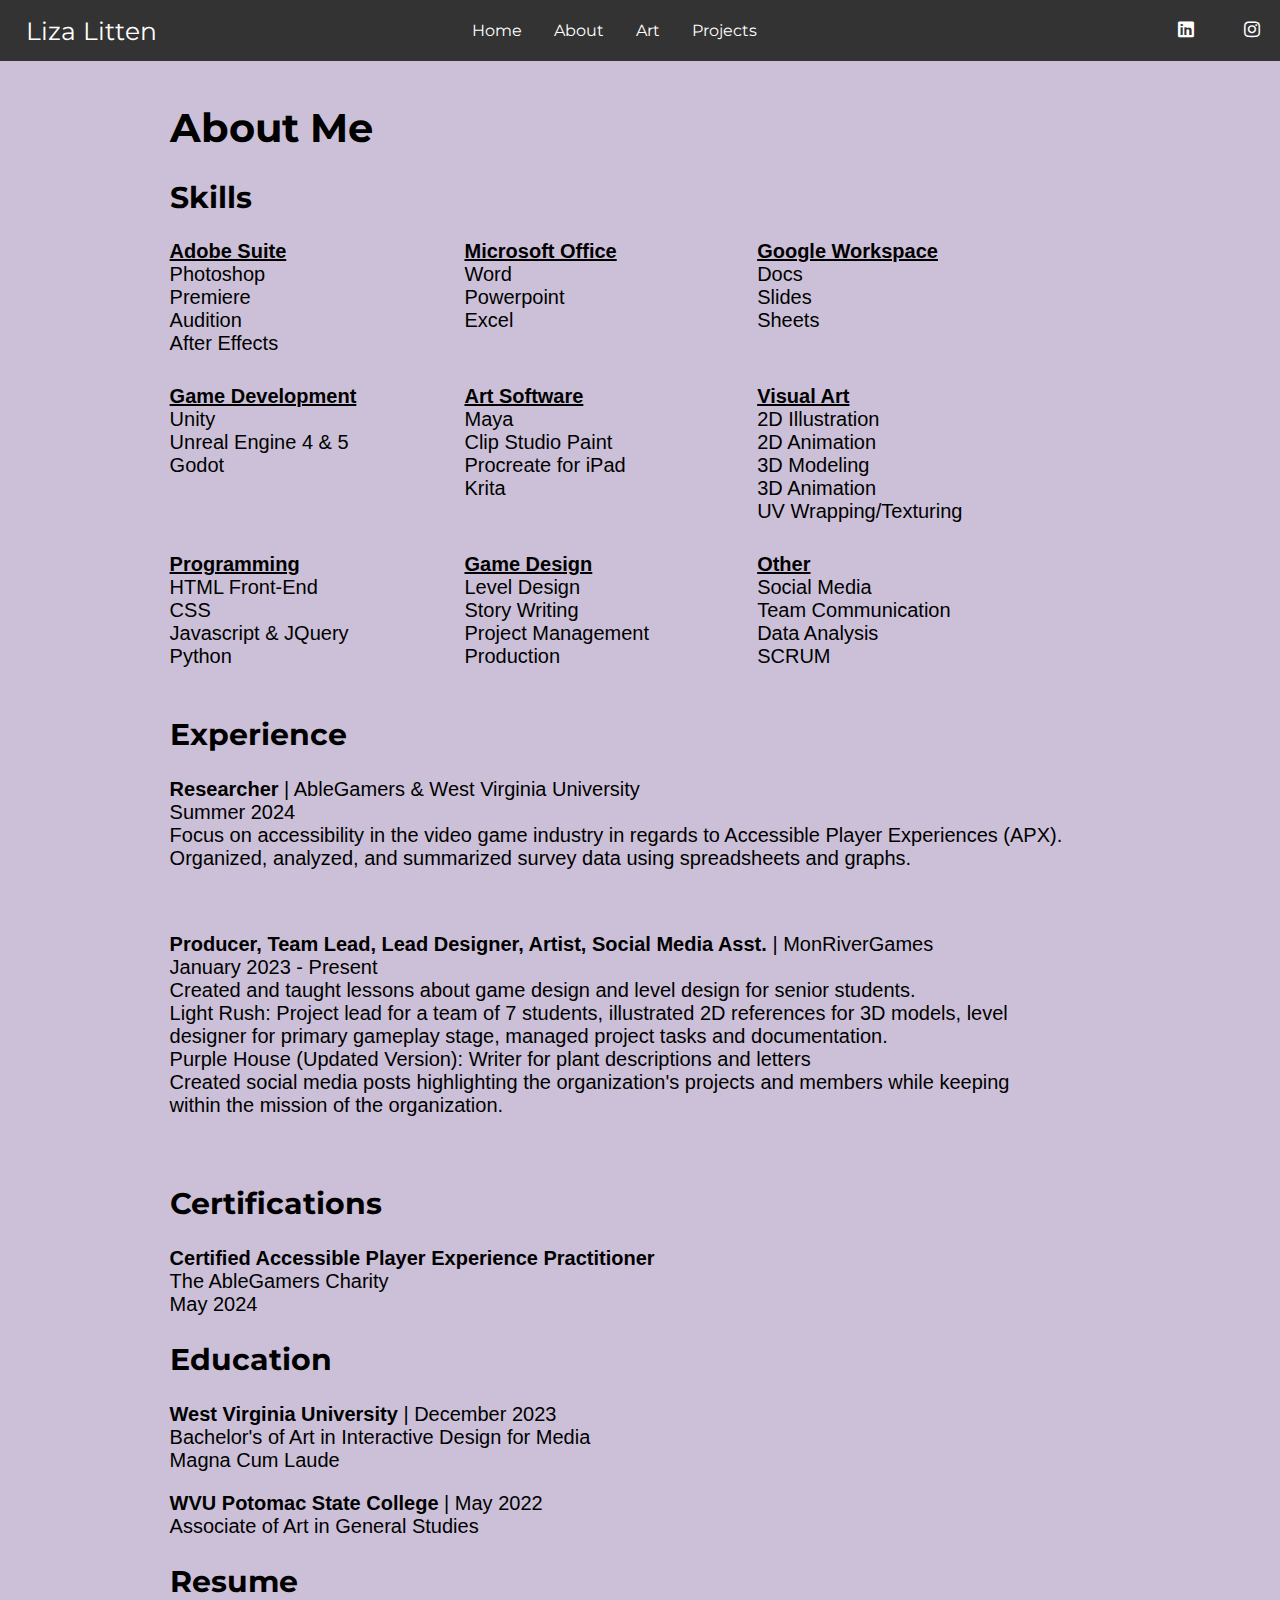
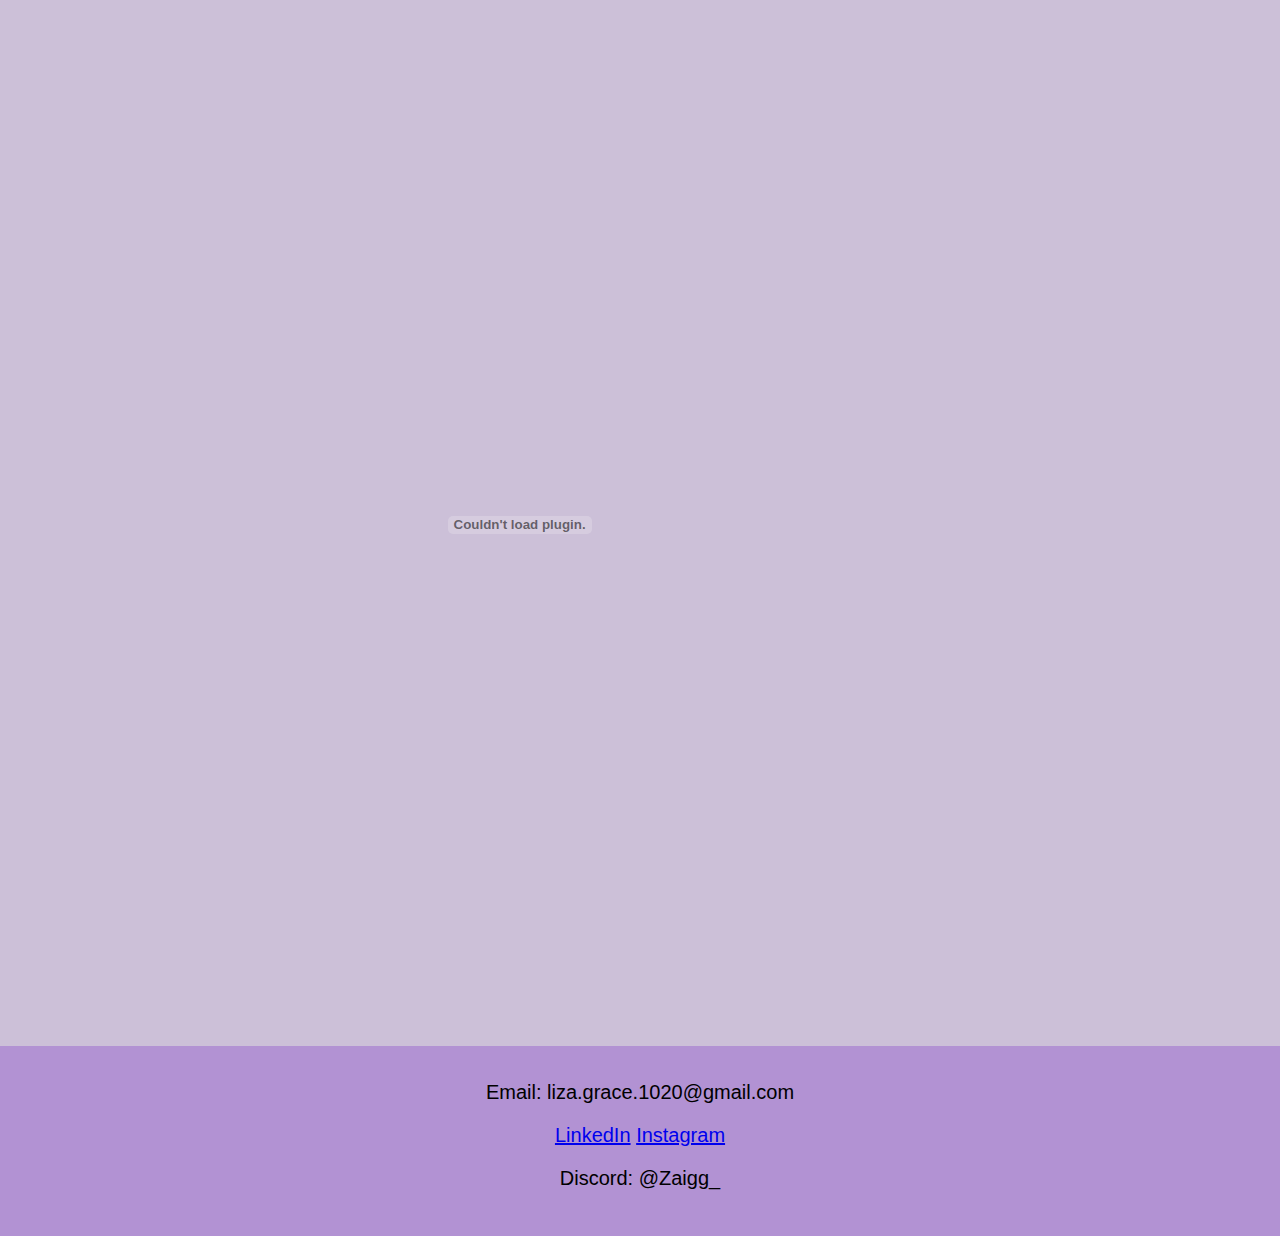
==== About.html @ 71a7d1bc "added dead memories project page" ====
<!DOCTYPE html>
<html lang="en">
<head>
    <meta charset="UTF-8">
    <meta name="viewport" content="width=device-width, initial-scale=1.0">
    <title>Liza Litten</title>
    <link rel="stylesheet" href="About.css"> <!-- Link to your CSS file -->
    <link rel="stylesheet" href="https://cdnjs.cloudflare.com/ajax/libs/font-awesome/5.15.4/css/all.min.css"> <!-- Font Awesome for icons -->
</head>
<body>

    <div class="navbar">
        <!-- Name top left -->
        <div class="navbar-left">
            <a href="index.html" class="navbar-name">Liza Litten</a> 
        </div>
        <div class="navbar-center">
            <a href="index.html">Home</a>
            <a href="About.html">About</a>
            <div class="dropdown">
                <a href="Art2D.html" class="dropbtn">Art</a>
                <div class="dropdown-content">
                    <a href="Art2D.html">2D Illustrations</a>
                    <a href="Art3D.html">3D Modelling</a>
                    <a href="ArtOther.html">Other</a>
                </div>
            </div>
            <a href="Projects.html">Projects</a>
        </div><!-- close navbar center -->

        <!-- social media links -->
        <div class="navbar-right">
            <a href="https://www.linkedin.com/in/liza-litten-56738219b/" target="_blank"><i class="fab fa-linkedin"></i></a>
            <a href="https://www.instagram.com/lzlart/" target="_blank"><i class="fab fa-instagram"></i></a>

        </div>
    </div><!-- close navbar -->

    <div class="content">
        <h1>About Me</h1>

        <h2>Skills</h2>
        <div class="grid-container">
            <div class="grid-item"><b><u>Adobe Suite</u></b><br>Photoshop<br>Premiere<br>Audition<br>After Effects</div>
            
            <div class="grid-item"><b><u>Microsoft Office</u></b><br>Word<br>Powerpoint<br>Excel</div>
            
            <div class="grid-item"><b><u>Google Workspace</u></b><br>Docs<br>Slides<br>Sheets</div>
            
            <div class="grid-item"><b><u>Game Development</b></u><br>Unity<br>Unreal Engine 4 & 5<br>Godot</div>
            
            <div class="grid-item"><b><u>Art Software</u></b><br>Maya<br>Clip Studio Paint<br>Procreate for iPad<br>Krita</div>
            
            <div class="grid-item"><b><u>Visual Art</u></b><br>2D Illustration<br>2D Animation<br>3D Modeling<br> 3D Animation<br>UV Wrapping/Texturing</div>
            
            <div class="grid-item"><b><u>Programming</u></b><br>HTML Front-End<br>CSS<br>Javascript & JQuery<br>Python</div>
            
            <div class="grid-item"><b><u>Game Design</u></b><br>Level Design<br>Story Writing<br>Project Management<br>Production</div>
            
            <div class="grid-item"><b><u>Other</u></b><br>Social Media<br>Team Communication<br>Data Analysis<br>SCRUM</div>
          </div> 
        <br>
        <h2>Experience</h2>
        <p><b>Researcher</b> | AbleGamers & West Virginia University<br>Summer 2024<br>Focus on accessibility in the video game industry in regards to Accessible Player Experiences (APX). Organized, analyzed, and summarized survey data using spreadsheets and graphs.</p>
        <br>
        <p><b>Producer, Team Lead, Lead Designer, Artist, Social Media Asst.</b> | MonRiverGames<br>January 2023 - Present<br>Created and taught lessons about game design and level design for senior students.<br>Light Rush: Project lead for a team of 7 students, illustrated 2D references for 3D models, level designer for primary gameplay stage, managed project tasks and documentation.<br>Purple House (Updated Version): Writer for plant descriptions and letters<br>Created social media posts highlighting the organization's projects and members while keeping within the mission of the organization.</p>
        <br>
        <h2>Certifications</h2>
        <p><b>Certified Accessible Player Experience Practitioner</b><br>The AbleGamers Charity<br>May 2024</p>

        <h2>Education</h2>
        <p><b>West Virginia University</b> | December 2023<br>Bachelor's of Art in Interactive Design for Media<br>Magna Cum Laude</p>
        <p><b>WVU Potomac State College</b> | May 2022<br>Associate of Art in General Studies</p>

        <h2>Resume</h2>
        <object
        type="application/pdf"
        data="LittenResume.pdf"
        width="700px"
        height="1000px"
        >  </object>




    </div><!-- close content -->

    <div class="footer">
        <p>Email: liza.grace.1020@gmail.com</p>
        <a href="https://www.linkedin.com/feed/">LinkedIn</a>
        <a href="https://www.instagram.com/lzlart/">Instagram</a>
        <p>Discord: @Zaigg_</p>

    </div><!-- close footer -->
</body>
</html>
---- About.css ----
@import url('https://fonts.googleapis.com/css2?family=Montserrat:ital,wght@0,100..900;1,100..900&display=swap');
.montserrat-regular {
    font-family: "Montserrat", sans-serif;
    font-optical-sizing: auto;
    font-weight: 500;
    font-style: normal;
  }
/* Basic CSS for the navigation bar */
body {
    margin: 0;
    background-color: #ccc0d8;
    font-family: Arial, Helvetica, sans-serif;

}

.navbar {
    overflow: visible; /* Ensure the navbar does not cut off the dropdown */
    background-color: #333;
    position: fixed;
    top: 0;
    width: 100%;
    display: flex;
    justify-content: space-between;
    align-items: center;
    padding: 0 10px;
    z-index: 1000; /* Ensuring the navbar is above other content */
}

.navbar-left {
    display: flex;
    align-items: center;
}

/* Name in top left */
.navbar-left .navbar-name {
    color: #ffffff;
    padding: 14px 16px;
    text-decoration: none;
    font-family: "Montserrat", sans-serif;    
    font-size: 25px;
}

.navbar-center {
    /* display: flex; */
    align-items: center;
    margin-left: -8%;
    font-family: "Montserrat", sans-serif;  

}

.navbar-center a,
.dropbtn {
    color: #ffffff;
    text-align: left;
    padding: 14px 14px;
    text-decoration: none;
    background-color: inherit;
    border: none;
    cursor: pointer;
    font: inherit;
    outline: none;
}

.navbar-center a:hover,
.dropbtn:hover {
    background-color: #b292d3;
    color: black;
}

.navbar-right {
    display: flex;
    align-items: center;
}

.navbar-right a {
    color: #ffffff;
    text-align: center;
    padding: 20px;
    margin-right: 10px;
    text-decoration: none;
    font-size: 18px;
}

.navbar-right a:hover {
    background-color: #b292d3;
    color: black;
}

/* Dropdown menu styles */
.dropdown {
    position: relative;
    display: inline-block;
}

.dropdown-content {
    display: none;
    position: absolute;
    top: calc(100% + 15px); /* Ensure the dropdown appears below the navbar */
    left: 0;
    background-color: #f9f9f9;
    min-width: 160px;
    box-shadow: 0px 8px 16px 0px rgba(0,0,0,0.2);
    z-index: 1001; /* Ensuring the dropdown is above other content */
}

.dropdown-content a {
    color: black;
    padding: 12px 16px;
    text-decoration: none;
    display: block;
    text-align: left;
}

.dropdown-content a:hover {
    background-color: #b292d3;
}

.dropdown:hover .dropdown-content {
    display: block;
}

.content {
    padding: 16px;
    margin-top: 60px; /* Add a top margin to avoid content overlay */
    z-index: 1; /* Ensuring the content is below the navbar */
    font-size: 20px;
    width: 70%;
    margin-left: 12%;
    /* text-align: center;     */
    /* background-color: #b292d3; */
}

h1 {
    font-family: "Montserrat", sans-serif;    


}

h2 {
    font-family: "Montserrat", sans-serif;    
    color: #000000;
    font-size: 30px;
    /* text-decoration: none; */
}

.grid-container{
    display: grid;
    column-gap: 5px;
    row-gap: 30px;
    grid-template-columns: auto auto auto;

}

.footer{
    font-family: "Monsterrat", sans-serif;
    background-color: #b292d3;
    padding-top: 15px;    
    text-align: center;
    height: 175px;
    font-size: 20px;
}
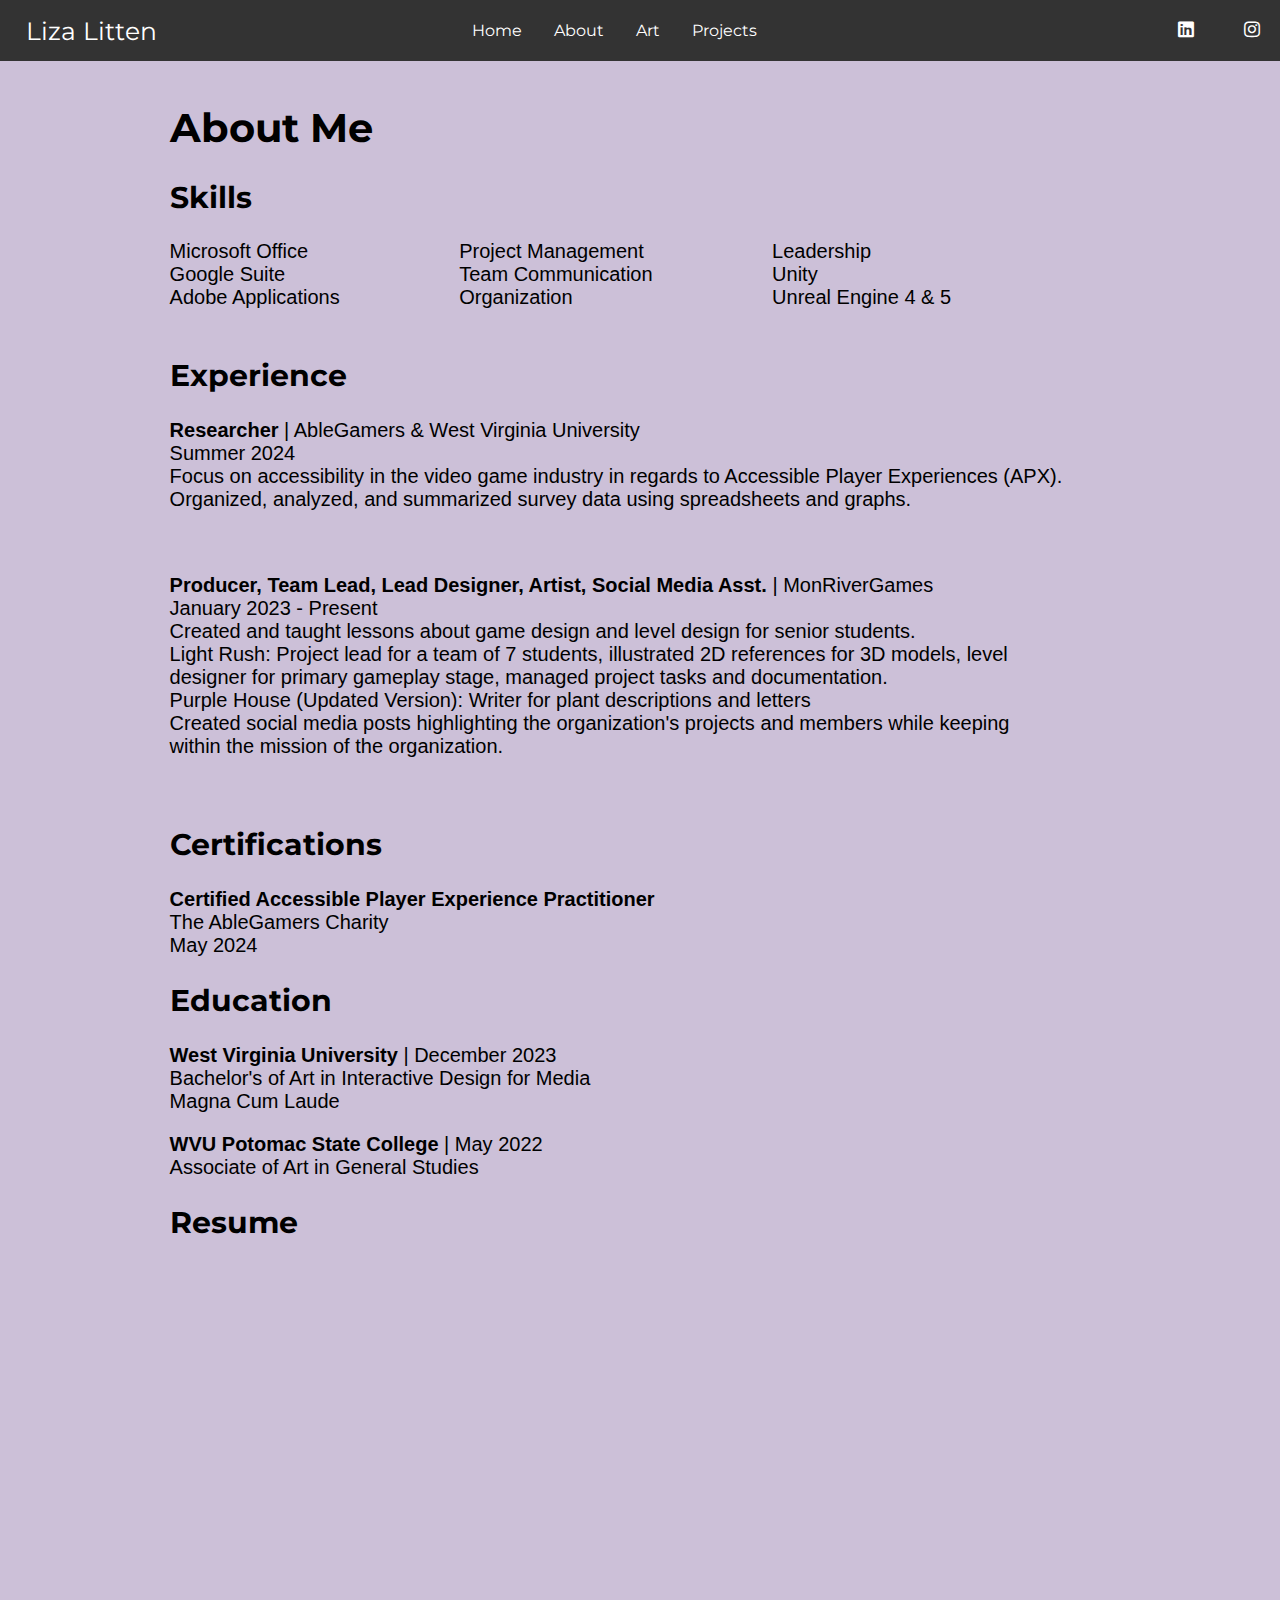
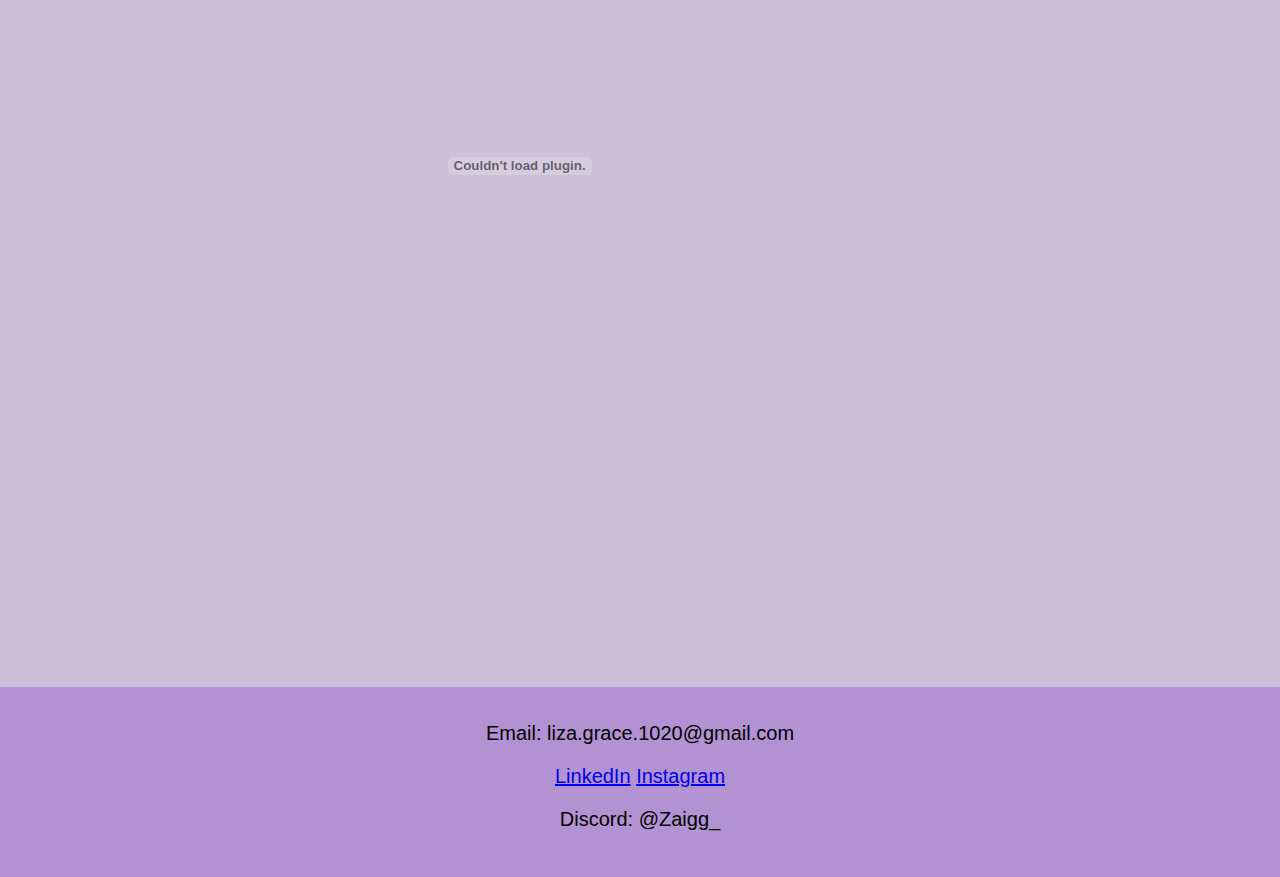
==== commit 14f4564e: "cut down skills section" ====
--- a/About.html
+++ b/About.html
@@ -41,7 +41,22 @@
 
         <h2>Skills</h2>
         <div class="grid-container">
-            <div class="grid-item"><b><u>Adobe Suite</u></b><br>Photoshop<br>Premiere<br>Audition<br>After Effects</div>
+            <div class="grid-item">
+                Microsoft Office<br>Google Suite<br>Adobe Applications
+            </div>
+            <div class="grid-item">
+                Project Management<br>Team Communication<br>Organization
+            </div>
+            <div class="grid-item">
+                Leadership<br>Unity<br>Unreal Engine 4 & 5
+            </div>
+
+
+
+
+
+
+            <!-- <div class="grid-item"><b><u>Adobe Suite</u></b><br>Photoshop<br>Premiere<br>Audition<br>After Effects</div>
             
             <div class="grid-item"><b><u>Microsoft Office</u></b><br>Word<br>Powerpoint<br>Excel</div>
             
@@ -57,7 +72,7 @@
             
             <div class="grid-item"><b><u>Game Design</u></b><br>Level Design<br>Story Writing<br>Project Management<br>Production</div>
             
-            <div class="grid-item"><b><u>Other</u></b><br>Social Media<br>Team Communication<br>Data Analysis<br>SCRUM</div>
+            <div class="grid-item"><b><u>Other</u></b><br>Social Media<br>Team Communication<br>Data Analysis<br>SCRUM</div> -->
           </div> 
         <br>
         <h2>Experience</h2>
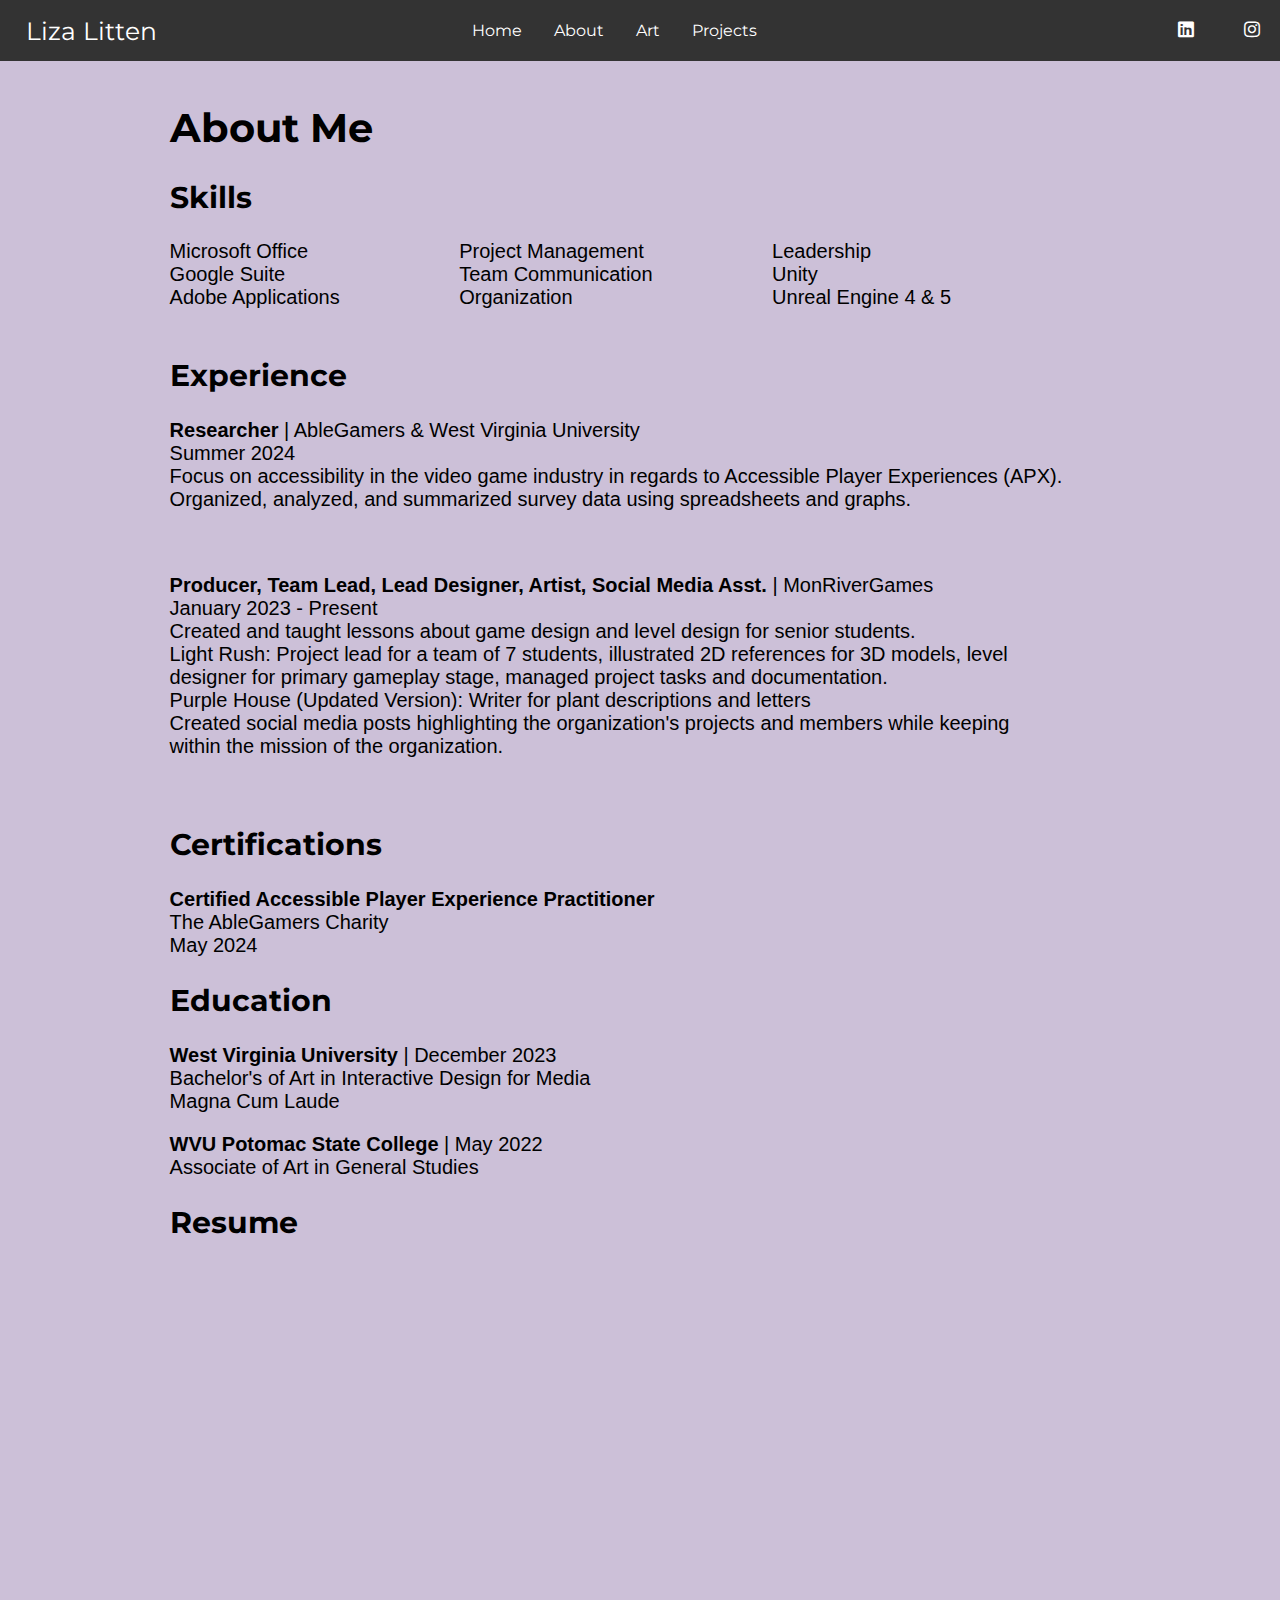
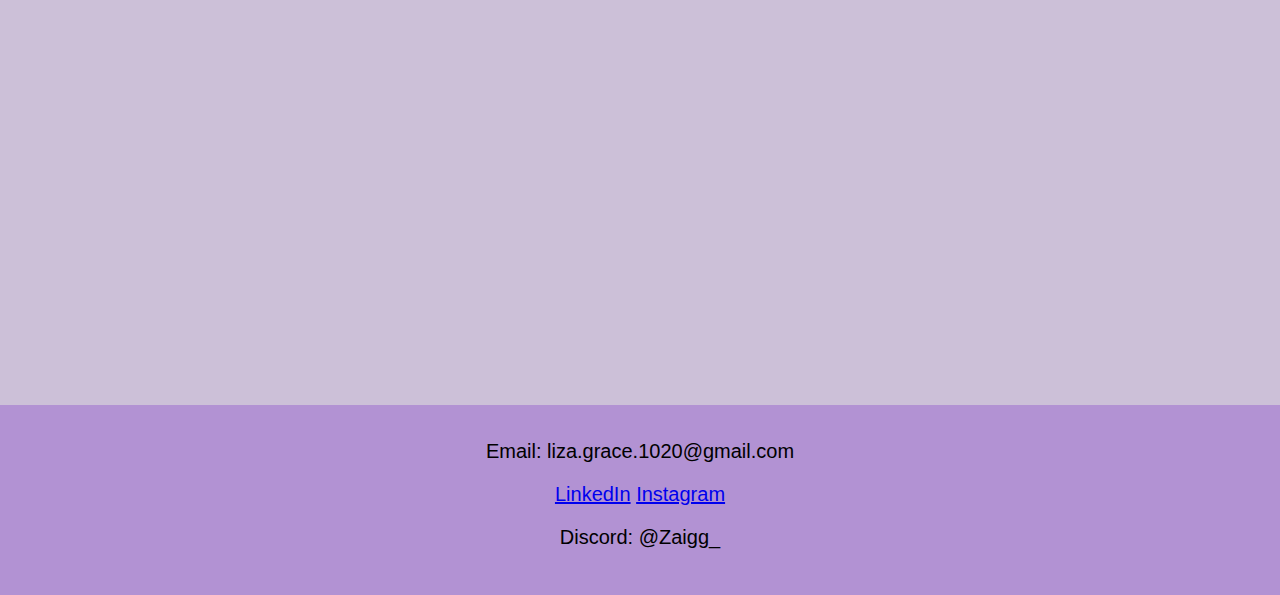
==== commit 7d2773a2: "google doc embed resume" ====
--- a/About.html
+++ b/About.html
@@ -88,13 +88,13 @@
         <p><b>WVU Potomac State College</b> | May 2022<br>Associate of Art in General Studies</p>
 
         <h2>Resume</h2>
-        <object
+        <!-- <object
         type="application/pdf"
         data="LittenResume.pdf"
         width="700px"
         height="1000px"
-        >  </object>
-
+        >  </object> -->
+        <iframe src="https://docs.google.com/document/d/1kXBiPE0vEdmObLJ6guWucCbO_l8OJxLfpAbUMTPJs5Y/edit?usp=sharing?embedded=true" width="1080" height="718" frameborder="0" marginheight="0" marginwidth="0">Loading…</iframe>
 
 
 
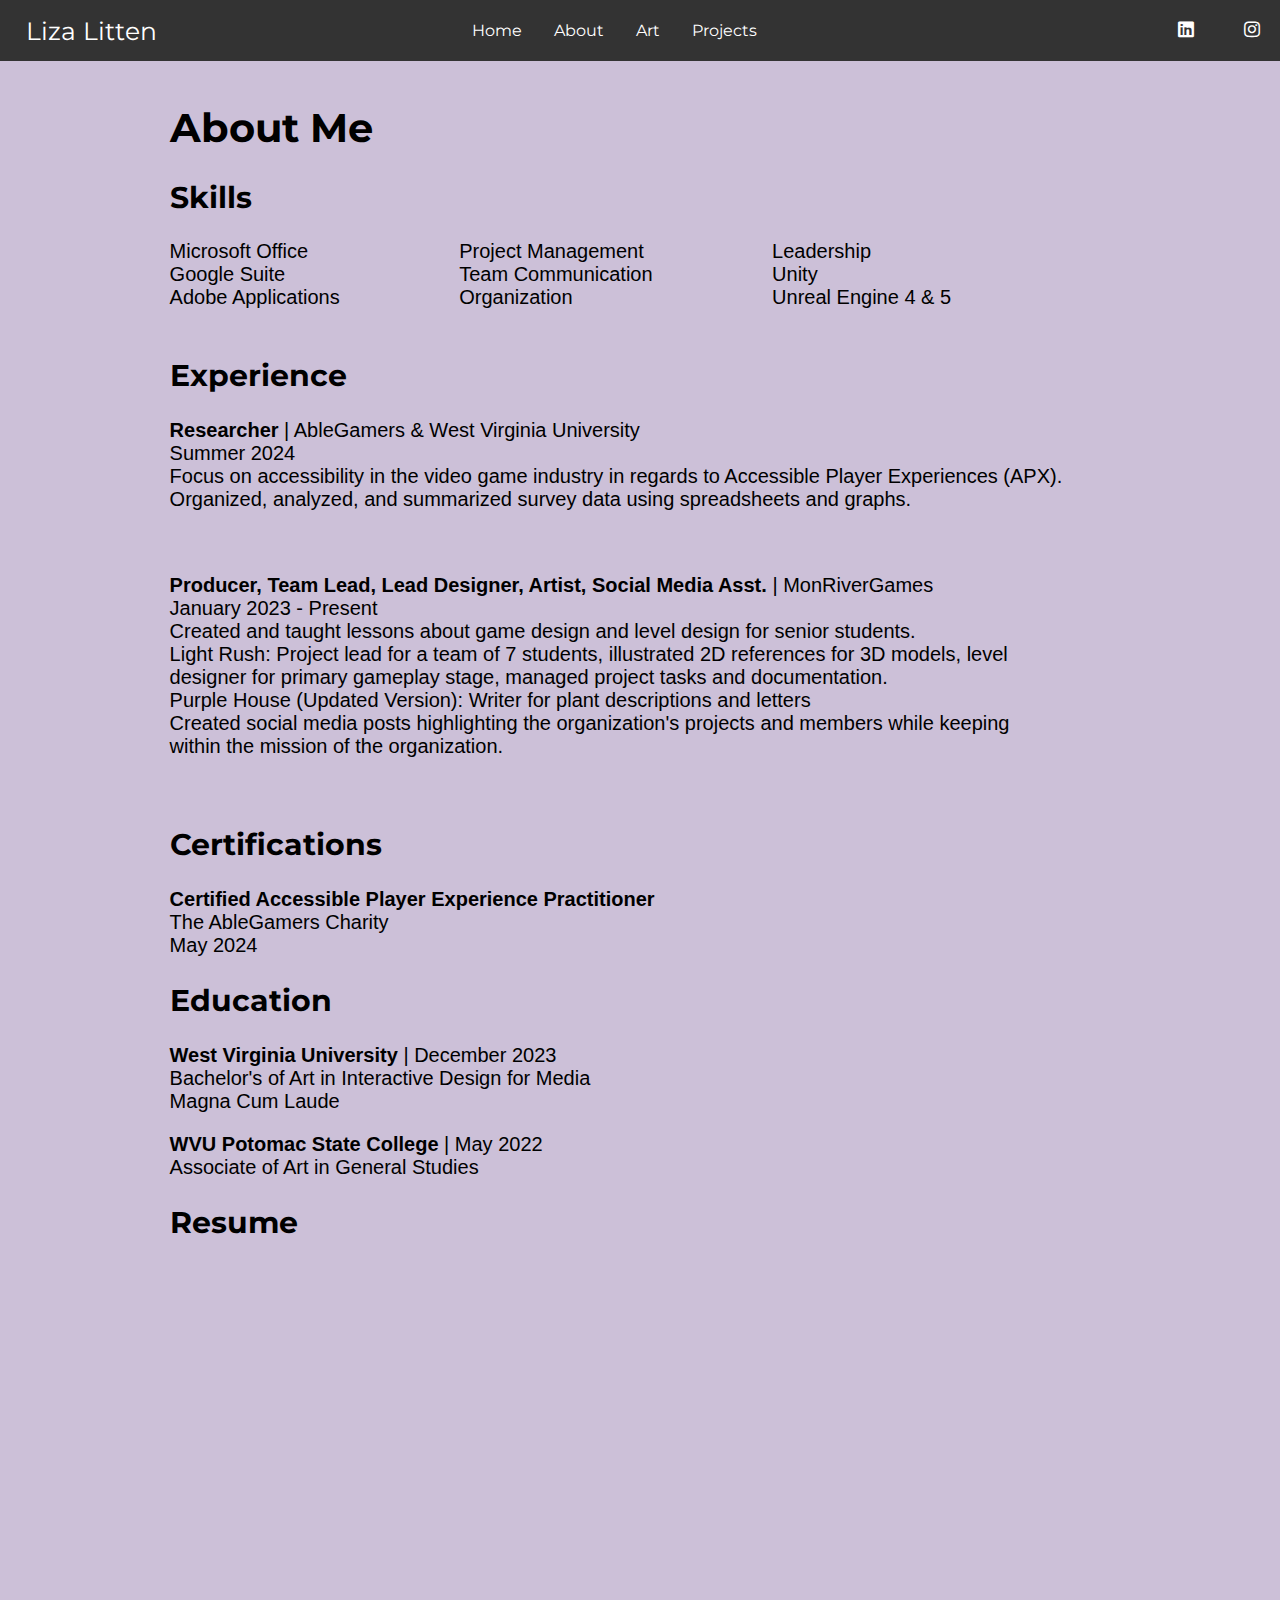
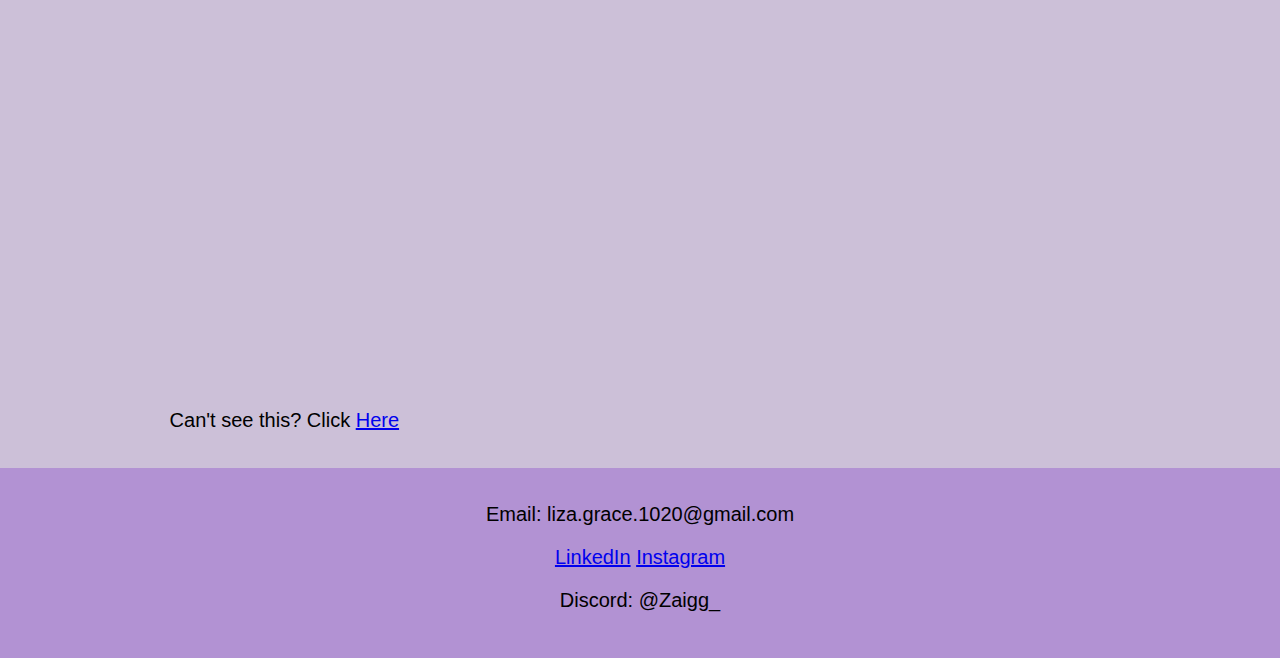
==== commit 86ffcd52: "link to google drive resume" ====
--- a/About.html
+++ b/About.html
@@ -95,6 +95,7 @@
         height="1000px"
         >  </object> -->
         <iframe src="https://docs.google.com/document/d/1kXBiPE0vEdmObLJ6guWucCbO_l8OJxLfpAbUMTPJs5Y/edit?usp=sharing?embedded=true" width="1080" height="718" frameborder="0" marginheight="0" marginwidth="0">Loading…</iframe>
+        <p>Can't see this? Click <a href="https://docs.google.com/document/d/1kXBiPE0vEdmObLJ6guWucCbO_l8OJxLfpAbUMTPJs5Y/edit?usp=sharing">Here</a></p>
 
 
 
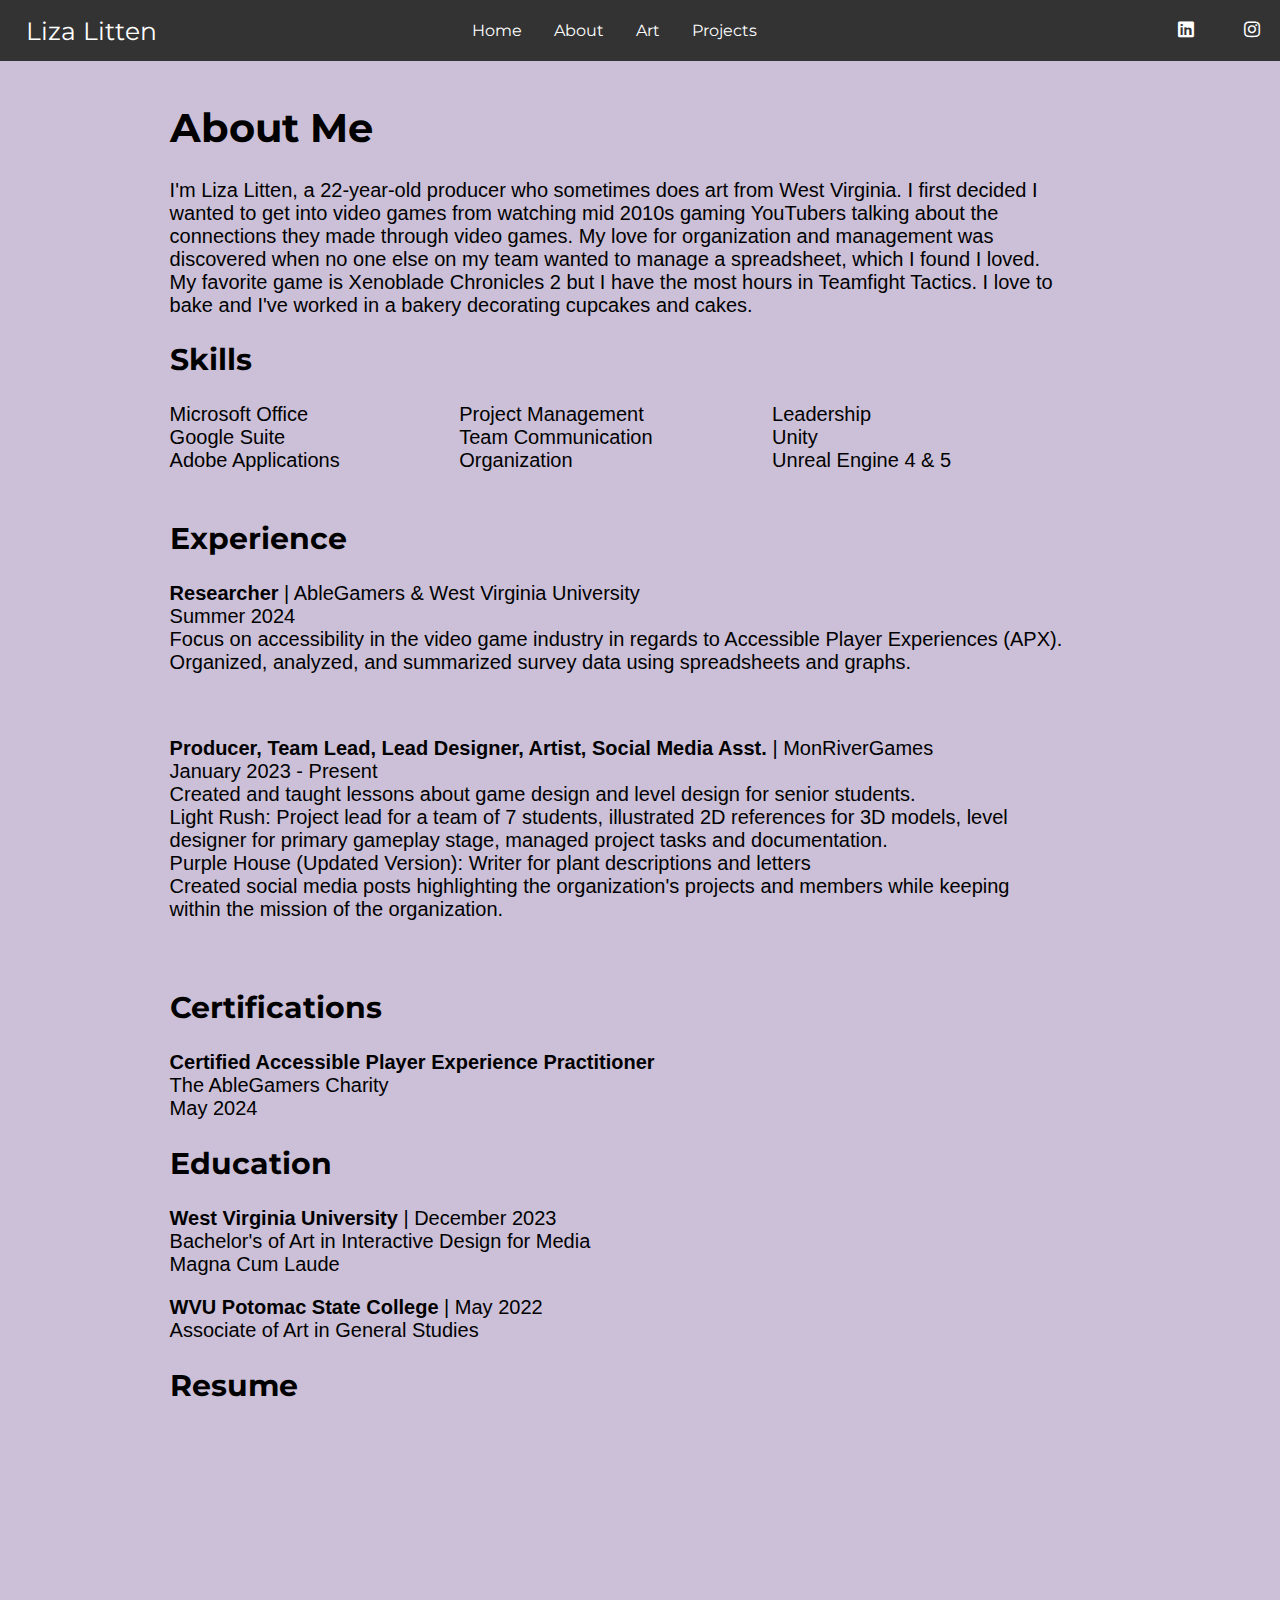
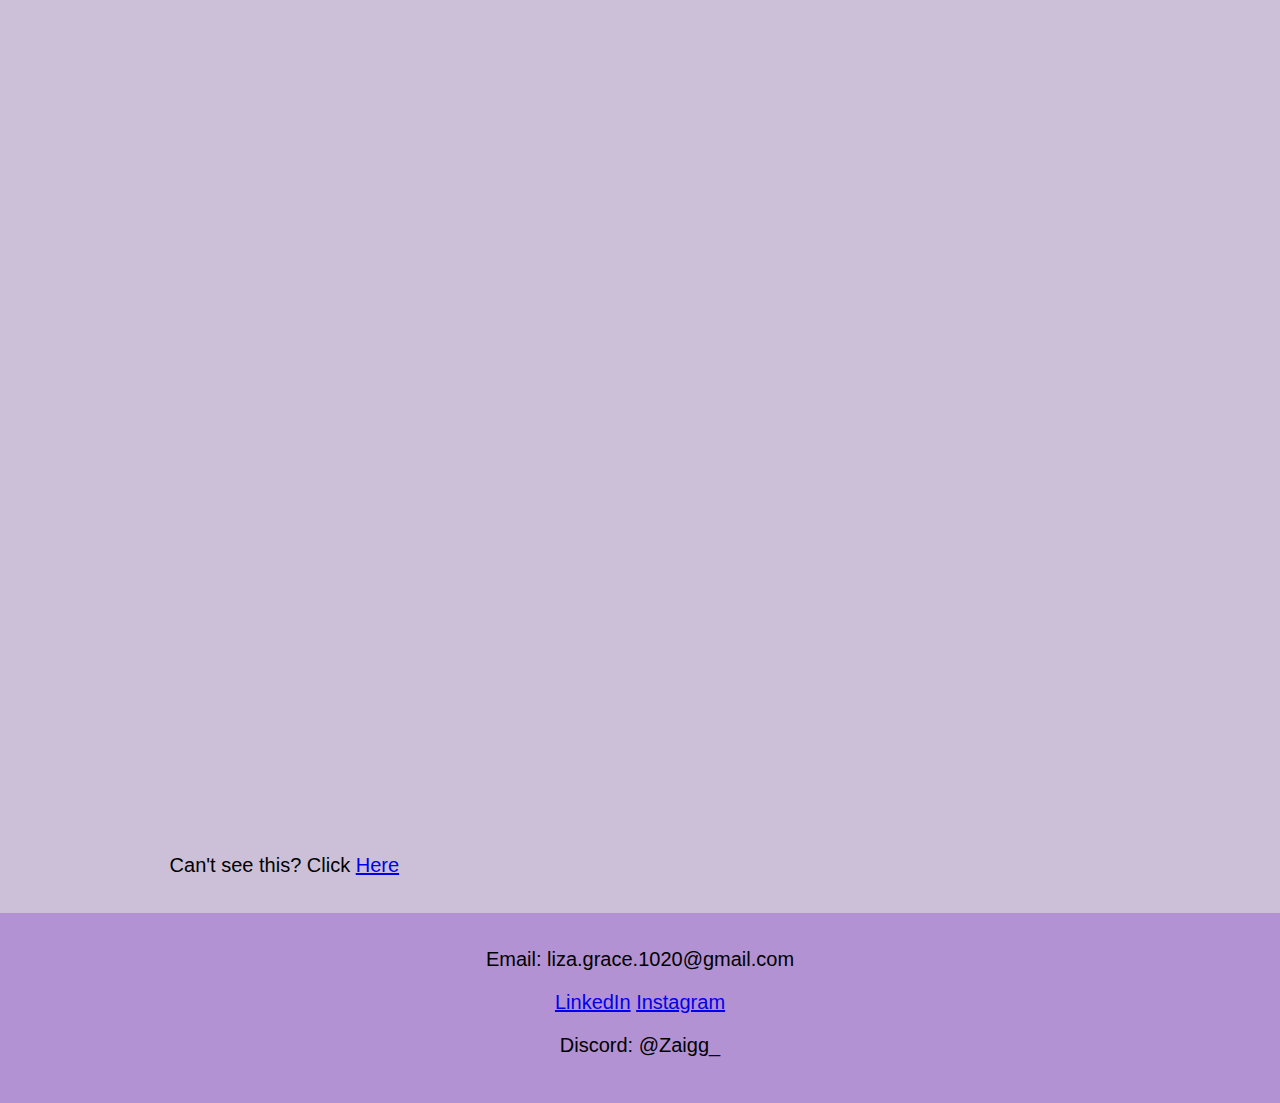
==== commit 5e1b62e8: "add stuff to about section" ====
--- a/About.html
+++ b/About.html
@@ -38,6 +38,7 @@
 
     <div class="content">
         <h1>About Me</h1>
+        <p>I'm Liza Litten, a 22-year-old producer who sometimes does art from West Virginia. I first decided I wanted to get into video games from watching mid 2010s gaming YouTubers talking about the connections they made through video games. My love for organization and management was discovered when no one else on my team wanted to manage a spreadsheet, which I found I loved.<br>My favorite game is Xenoblade Chronicles 2 but I have the most hours in Teamfight Tactics. I love to bake and I've worked in a bakery decorating cupcakes and cakes.</p>
 
         <h2>Skills</h2>
         <div class="grid-container">
@@ -94,7 +95,7 @@
         width="700px"
         height="1000px"
         >  </object> -->
-        <iframe src="https://docs.google.com/document/d/1kXBiPE0vEdmObLJ6guWucCbO_l8OJxLfpAbUMTPJs5Y/edit?usp=sharing?embedded=true" width="1080" height="718" frameborder="0" marginheight="0" marginwidth="0">Loading…</iframe>
+        <iframe src="https://docs.google.com/document/d/1kXBiPE0vEdmObLJ6guWucCbO_l8OJxLfpAbUMTPJs5Y/edit?usp=sharing?embedded=true" width="1080" height="1000" frameborder="0" marginheight="0" marginwidth="0">Loading…</iframe>
         <p>Can't see this? Click <a href="https://docs.google.com/document/d/1kXBiPE0vEdmObLJ6guWucCbO_l8OJxLfpAbUMTPJs5Y/edit?usp=sharing">Here</a></p>
 
 
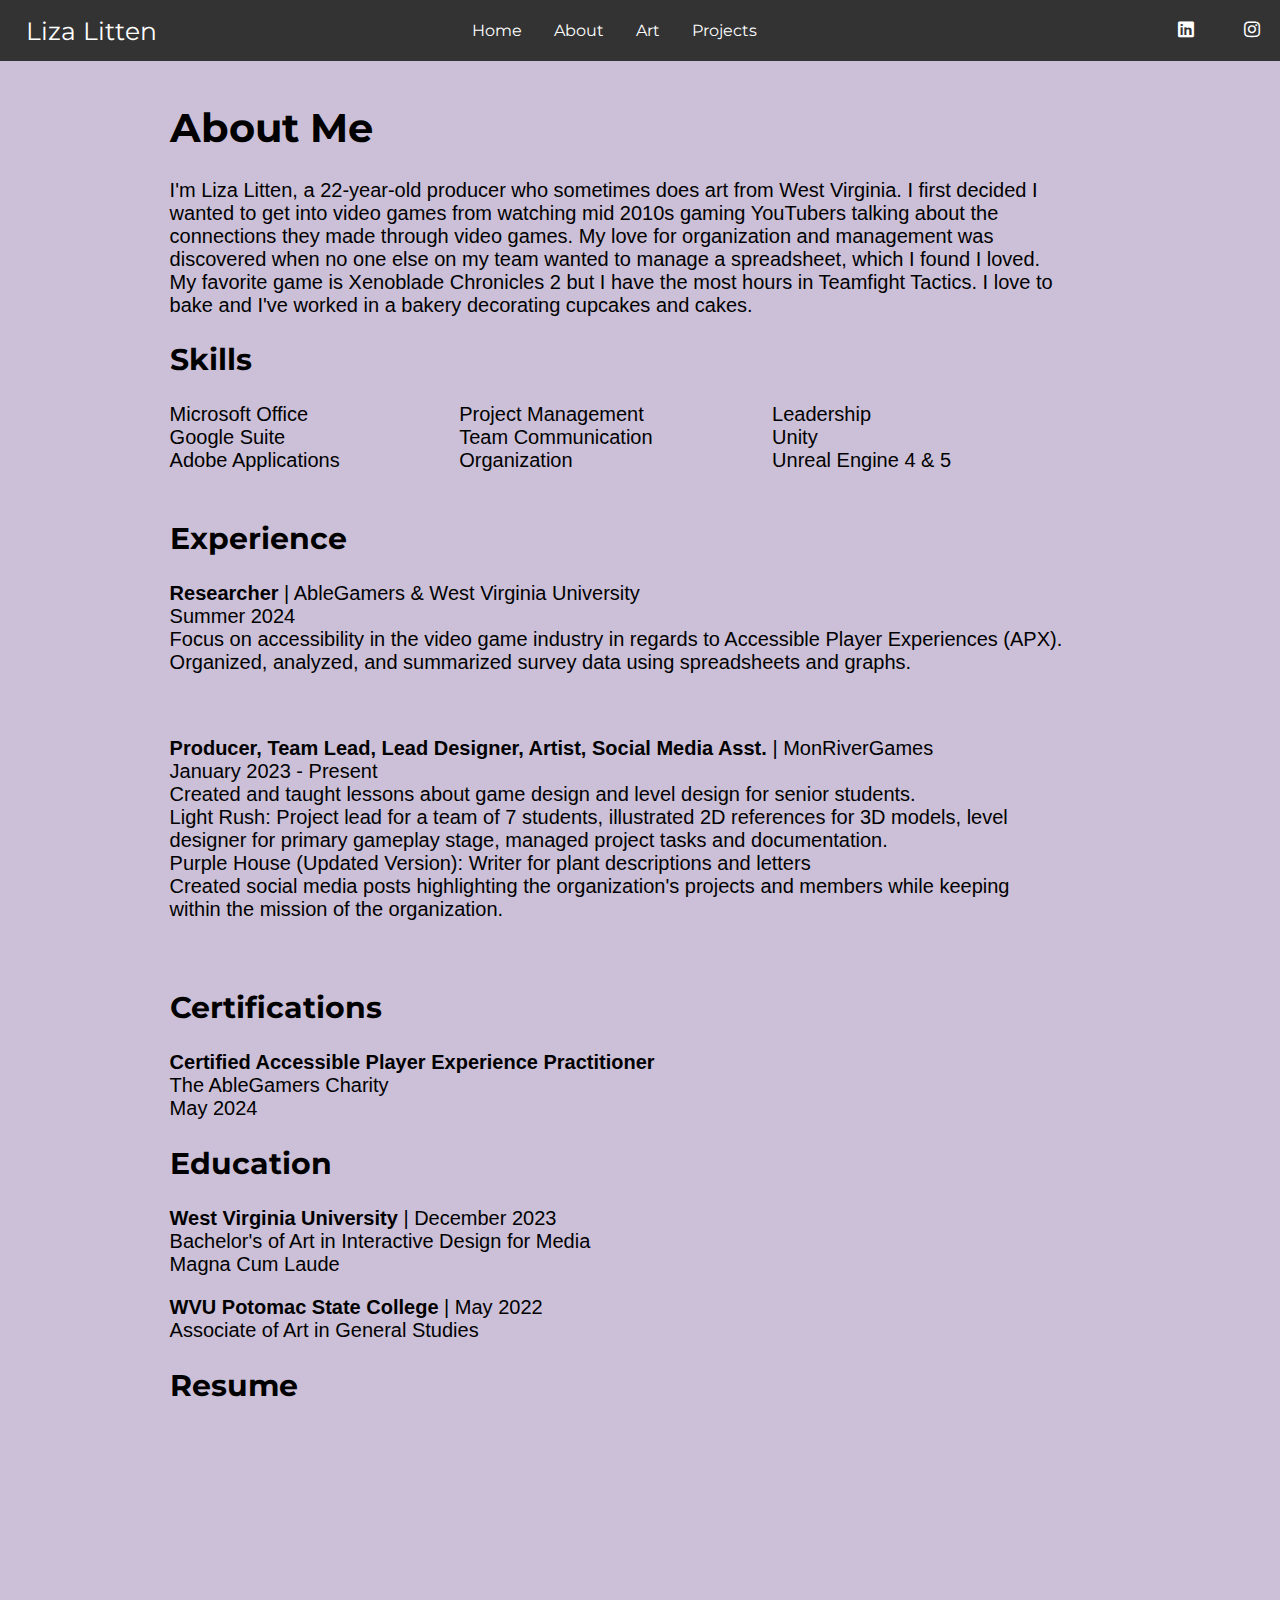
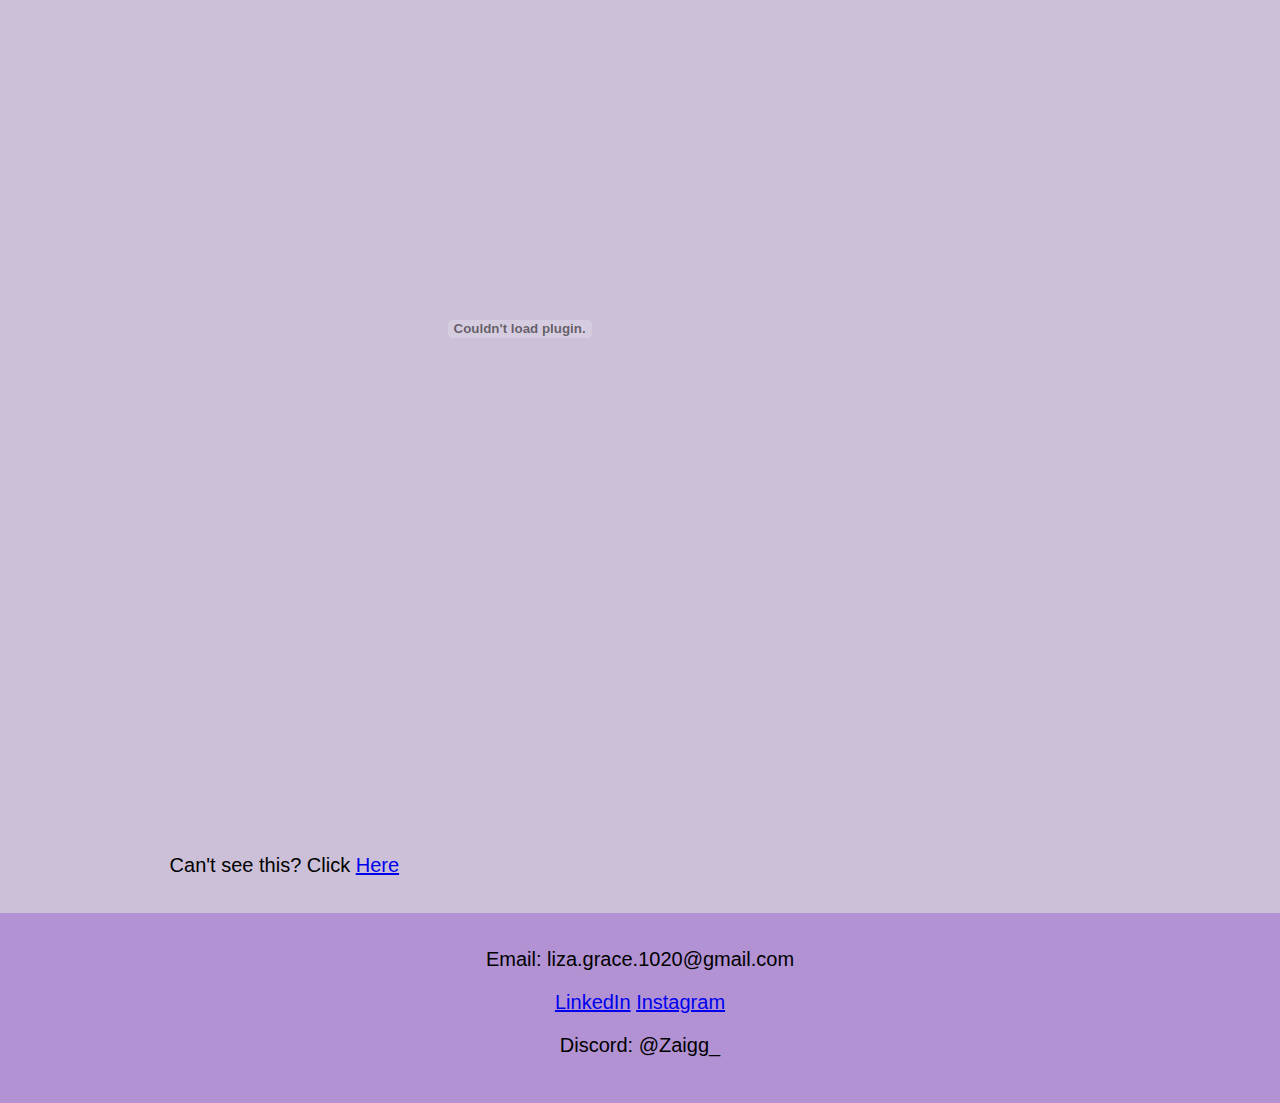
==== commit 1b7426ed: "update resume doc on about page" ====
--- a/About.html
+++ b/About.html
@@ -89,14 +89,14 @@
         <p><b>WVU Potomac State College</b> | May 2022<br>Associate of Art in General Studies</p>
 
         <h2>Resume</h2>
-        <!-- <object
+        <object
         type="application/pdf"
-        data="LittenResume.pdf"
+        data="img\ProducerResume.pdf"
         width="700px"
         height="1000px"
-        >  </object> -->
-        <iframe src="https://docs.google.com/document/d/1kXBiPE0vEdmObLJ6guWucCbO_l8OJxLfpAbUMTPJs5Y/edit?usp=sharing?embedded=true" width="1080" height="1000" frameborder="0" marginheight="0" marginwidth="0">Loading…</iframe>
-        <p>Can't see this? Click <a href="https://docs.google.com/document/d/1kXBiPE0vEdmObLJ6guWucCbO_l8OJxLfpAbUMTPJs5Y/edit?usp=sharing">Here</a></p>
+        >  </object>
+        <!-- <embed src="https://drive.google.com/file/d/1z1jmIfDCbJ1os5wEibjhMxYQ9ULP36GM/view?usp=sharing" width="500" height="375">         -->
+        <p>Can't see this? Click <a href="https://drive.google.com/file/d/1z1jmIfDCbJ1os5wEibjhMxYQ9ULP36GM/view?usp=sharing">Here</a></p>
 
 
 
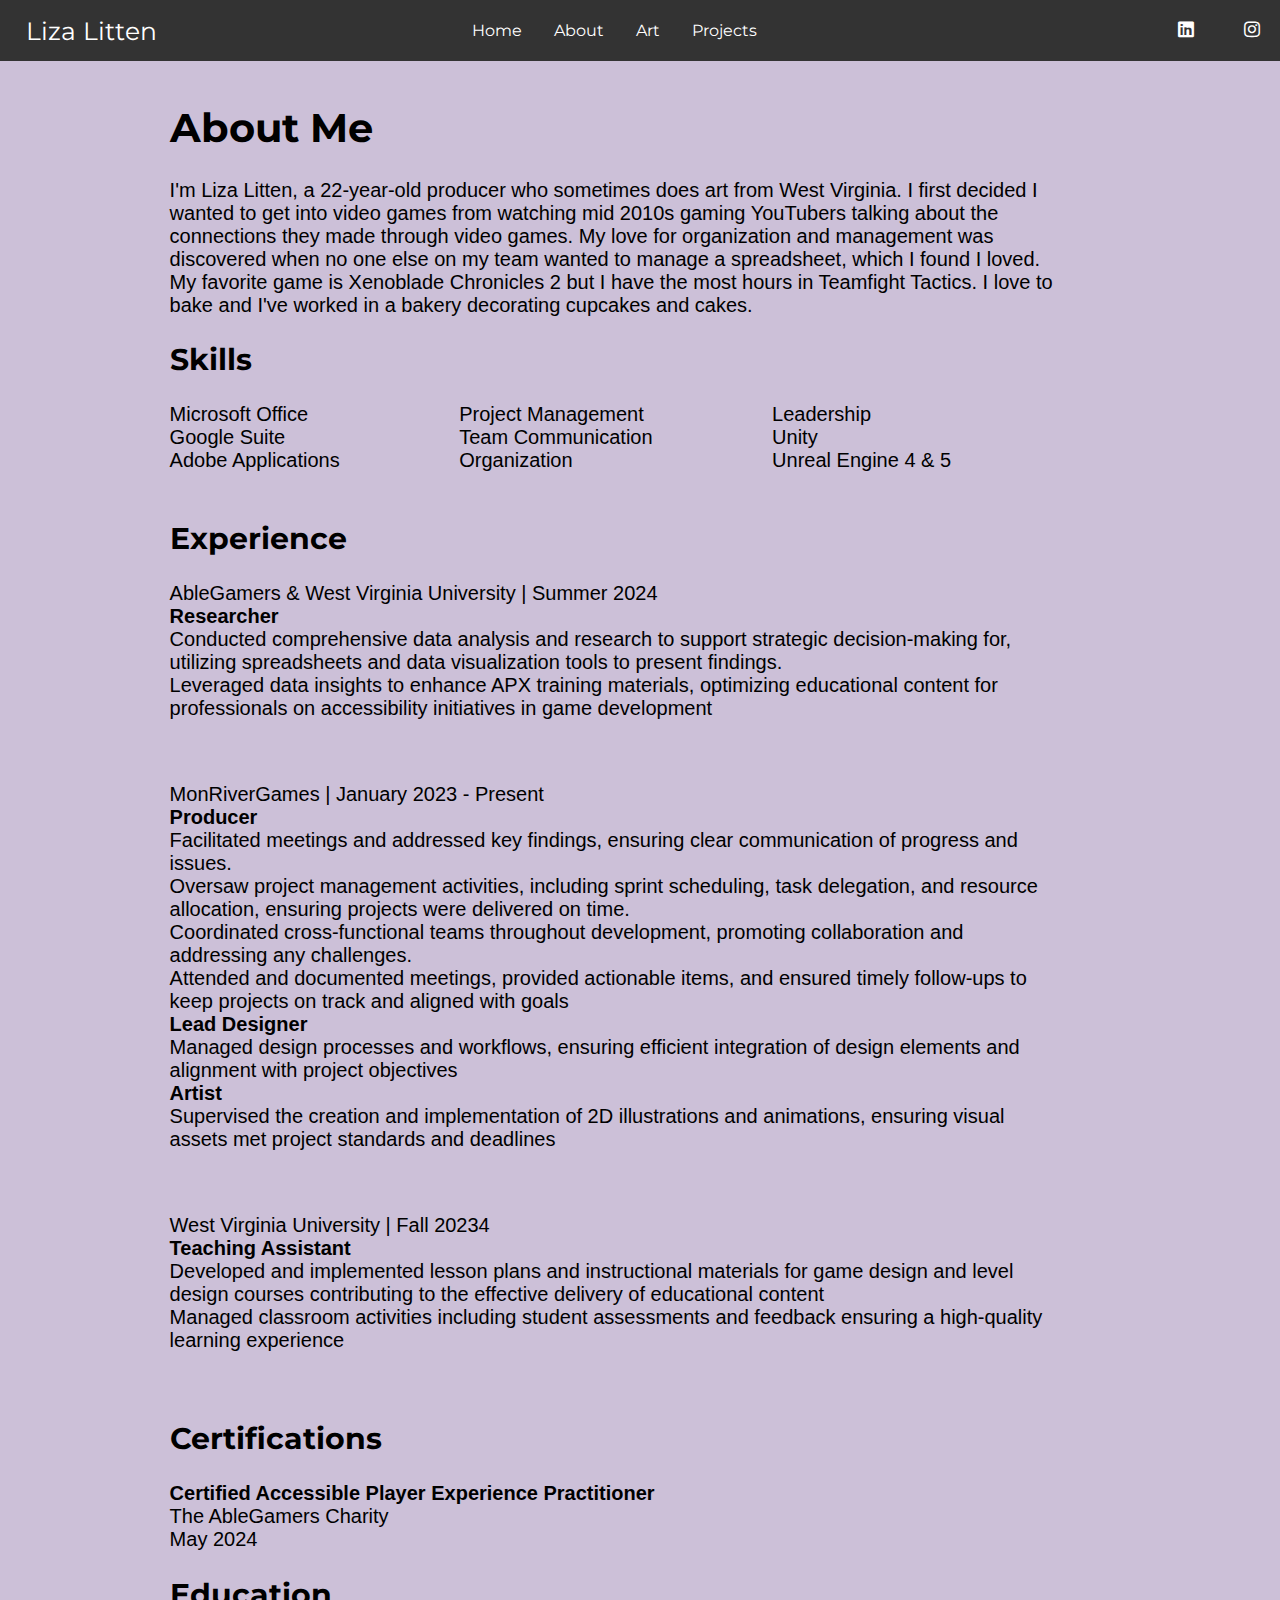
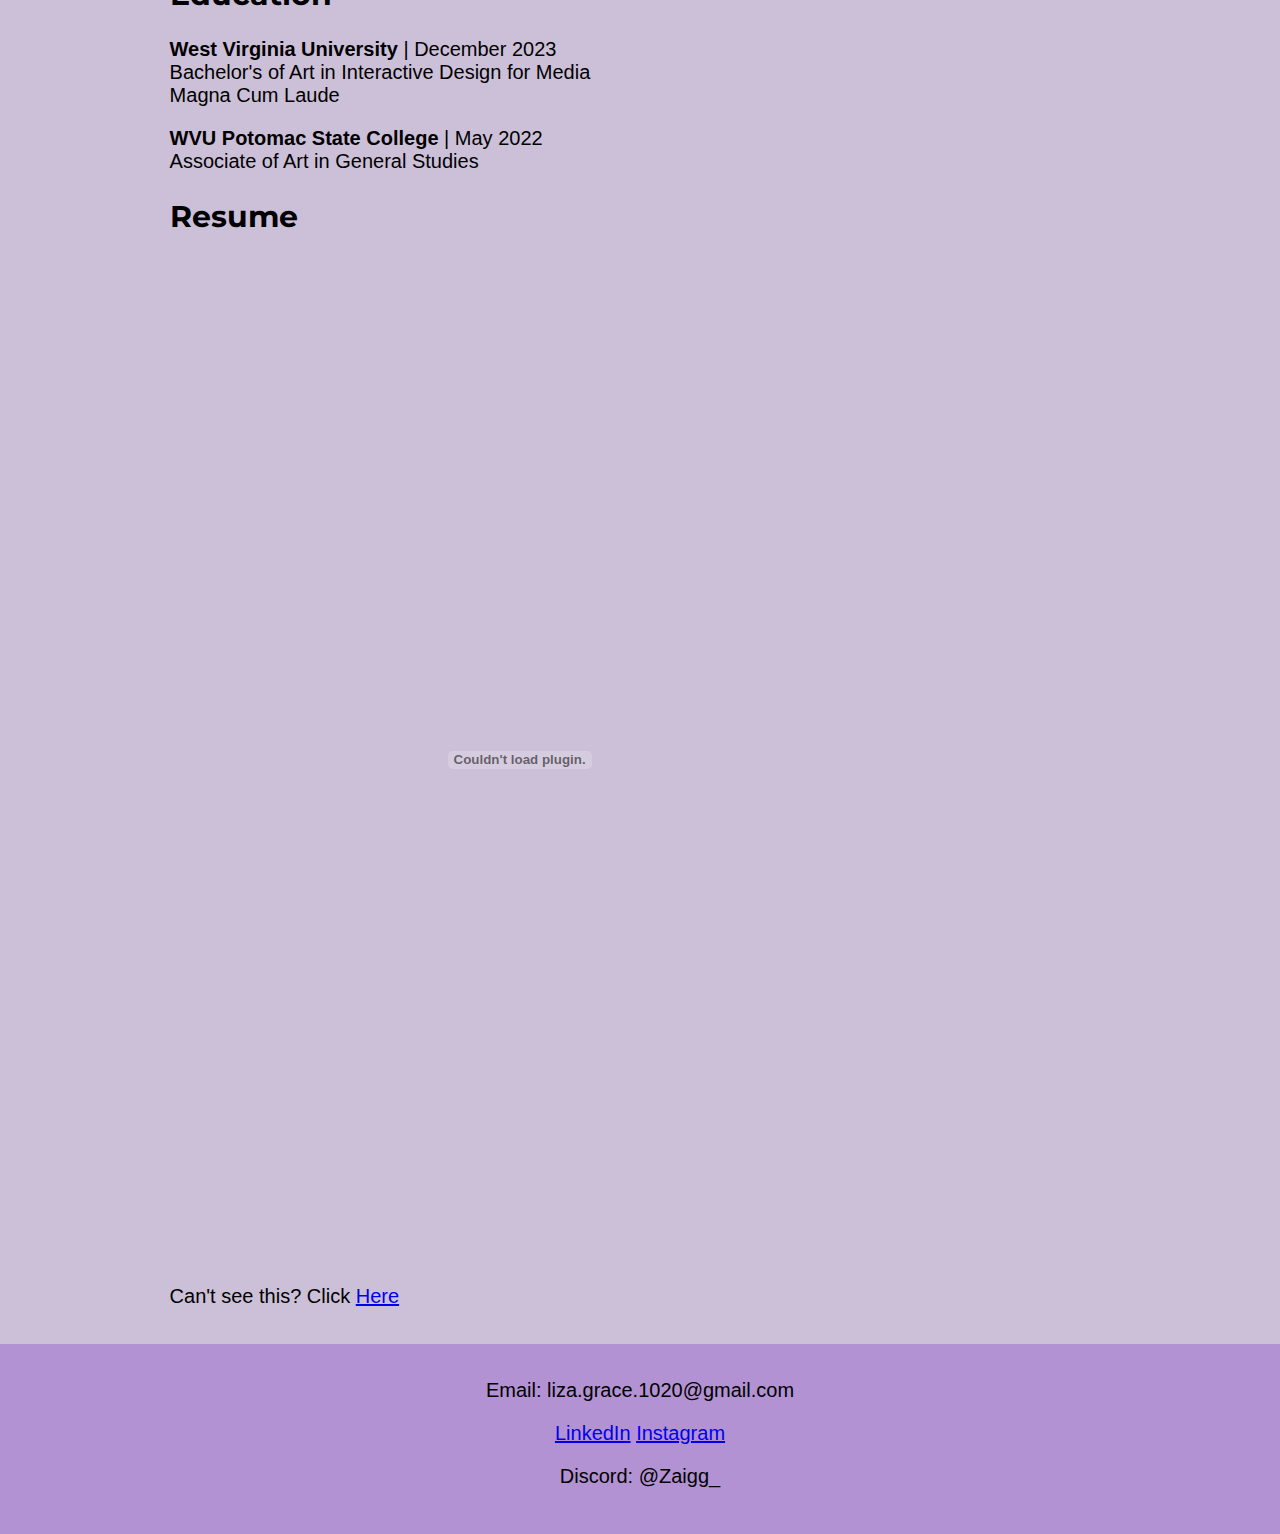
==== commit 614a0053: "updated experience sections" ====
--- a/About.html
+++ b/About.html
@@ -77,9 +77,21 @@
           </div> 
         <br>
         <h2>Experience</h2>
-        <p><b>Researcher</b> | AbleGamers & West Virginia University<br>Summer 2024<br>Focus on accessibility in the video game industry in regards to Accessible Player Experiences (APX). Organized, analyzed, and summarized survey data using spreadsheets and graphs.</p>
+        <p>AbleGamers & West Virginia University | Summer 2024<br><b>Researcher</b>  <br>Conducted comprehensive data analysis and research to support strategic decision-making for, utilizing spreadsheets and data visualization tools to present findings.<br>Leveraged data insights to enhance APX training materials, optimizing educational content for professionals on accessibility initiatives in game development
+            </p>
         <br>
-        <p><b>Producer, Team Lead, Lead Designer, Artist, Social Media Asst.</b> | MonRiverGames<br>January 2023 - Present<br>Created and taught lessons about game design and level design for senior students.<br>Light Rush: Project lead for a team of 7 students, illustrated 2D references for 3D models, level designer for primary gameplay stage, managed project tasks and documentation.<br>Purple House (Updated Version): Writer for plant descriptions and letters<br>Created social media posts highlighting the organization's projects and members while keeping within the mission of the organization.</p>
+        <p>MonRiverGames | January 2023 - Present<br>
+            <b>Producer</b><br> Facilitated meetings and addressed key findings, ensuring clear communication of progress and issues.<br>Oversaw project management activities, including sprint scheduling, task delegation, and resource allocation, ensuring projects were delivered on time.<br>Coordinated cross-functional teams throughout development, promoting collaboration and addressing any challenges.<br>Attended and documented meetings, provided actionable items, and ensured timely follow-ups to keep projects on track and aligned with goals
+            <br><b>Lead Designer</b><br>
+            Managed design processes and workflows, ensuring efficient integration of design elements and alignment with project objectives
+            <br><b>Artist</b>
+            <br>Supervised the creation and implementation of 2D illustrations and animations, ensuring visual assets met project standards and deadlines
+            </p>
+            <br>
+            <p>West Virginia University | Fall 20234<br><b>Teaching Assistant</b>  <br>Developed and implemented lesson plans and instructional materials for game design and level design courses contributing to the effective delivery of educational content
+            <br>Managed classroom activities including student assessments and feedback ensuring a high-quality learning experience
+                
+            </p>
         <br>
         <h2>Certifications</h2>
         <p><b>Certified Accessible Player Experience Practitioner</b><br>The AbleGamers Charity<br>May 2024</p>
@@ -91,12 +103,12 @@
         <h2>Resume</h2>
         <object
         type="application/pdf"
-        data="img\ProducerResume.pdf"
+        data="img/LizaLitten_Producer2024.pdf"
         width="700px"
         height="1000px"
         >  </object>
         <!-- <embed src="https://drive.google.com/file/d/1z1jmIfDCbJ1os5wEibjhMxYQ9ULP36GM/view?usp=sharing" width="500" height="375">         -->
-        <p>Can't see this? Click <a href="https://drive.google.com/file/d/1z1jmIfDCbJ1os5wEibjhMxYQ9ULP36GM/view?usp=sharing">Here</a></p>
+        <p>Can't see this? Click <a href="https://docs.google.com/document/d/1SSzaPamjPRB6CAoUcXEbvfk75LOsNMyEInbHyud-SOA/edit?usp=sharing">Here</a></p>
 
 
 
